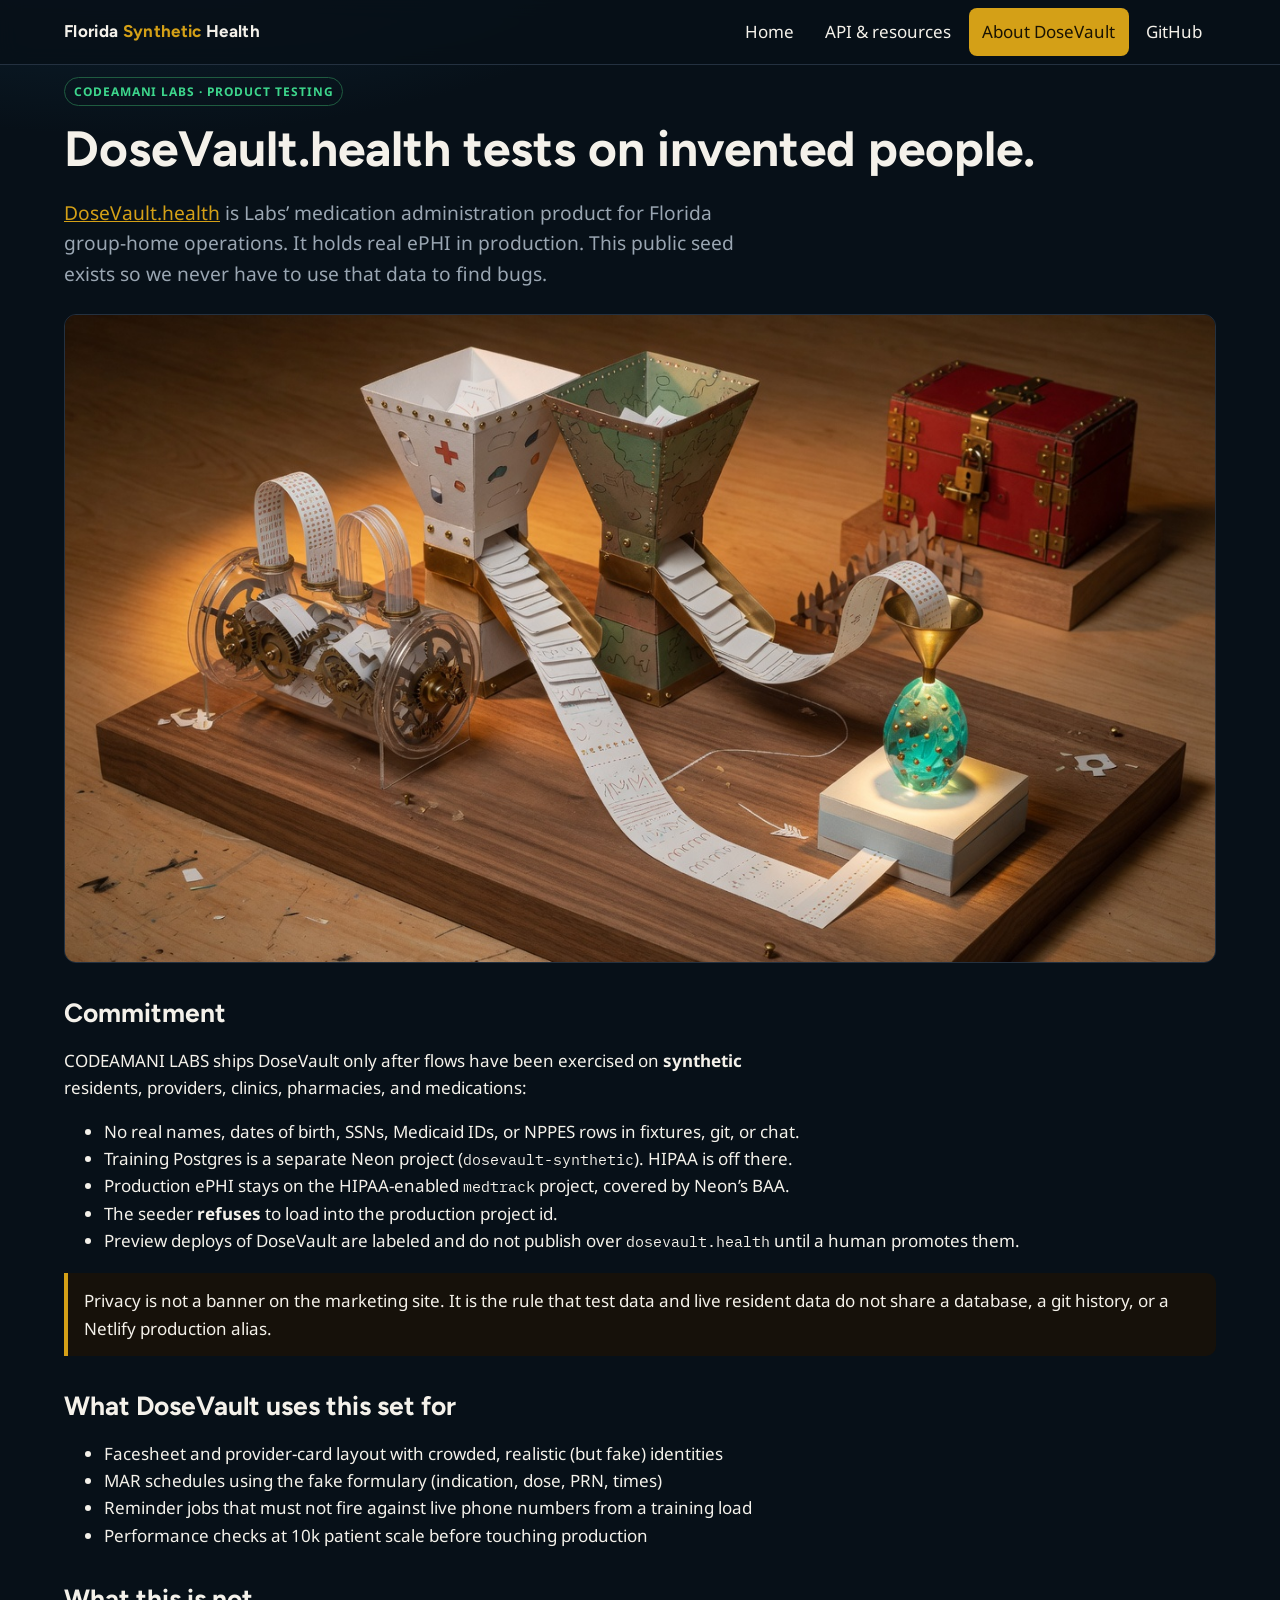
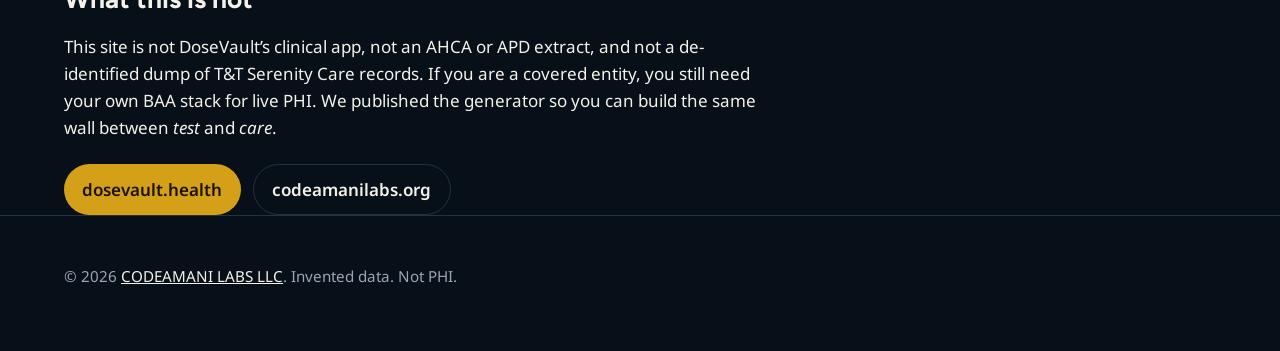
==== site/about/index.html @ e7e85817 "feat: public landing, API docs, and DoseVault privacy about GitHub Pages site with Home, API resourc" ====
<!DOCTYPE html>
<html lang="en">
<head>
  <meta charset="utf-8">
  <meta name="viewport" content="width=device-width, initial-scale=1">
  <title>About DoseVault.health — Florida Synthetic Health</title>
  <meta name="description" content="How DoseVault.health uses Florida synthetic seed data to test products without exposing real resident information.">
  <link rel="canonical" href="https://codeamani-labs.github.io/florida-synthetic-health/about/">
  <link rel="preconnect" href="https://fonts.googleapis.com">
  <link rel="preconnect" href="https://fonts.gstatic.com" crossorigin>
  <link href="https://fonts.googleapis.com/css2?family=Figtree:wght@500;600;700&family=IBM+Plex+Mono:wght@400;500&family=Noto+Sans:wght@400;500;700&display=swap" rel="stylesheet">
  <link rel="stylesheet" href="../assets/styles.css">
</head>
<body>
  <a class="skip" href="#main">Skip to content</a>
  <header class="site">
    <div class="wrap nav">
      <a class="brand" href="../">Florida <span>Synthetic</span> Health</a>
      <nav aria-label="Primary">
        <ul class="nav-links">
          <li><a href="../">Home</a></li>
          <li><a href="../api/">API &amp; resources</a></li>
          <li><a href="./" aria-current="page">About DoseVault</a></li>
          <li><a href="https://github.com/codeAmani-Labs/florida-synthetic-health">GitHub</a></li>
        </ul>
      </nav>
    </div>
  </header>
  <main id="main" class="wrap prose">
    <p class="badge">CODEAMANI LABS · product testing</p>
    <h1>DoseVault.health tests on invented people.</h1>
    <p class="lede"><a href="https://dosevault.health">DoseVault.health</a> is Labs’ medication administration product for Florida group-home operations. It holds real ePHI in production. This public seed exists so we never have to use that data to find bugs.</p>
    <figure class="hero-art" style="margin:1.5rem 0">
      <img src="../assets/pipeline.jpg" width="1200" height="675" alt="Diagrammatic pipeline: generators feed an isolated training database, not the production vault">
    </figure>

    <h2>Commitment</h2>
    <p>CODEAMANI LABS ships DoseVault only after flows have been exercised on <strong>synthetic</strong> residents, providers, clinics, pharmacies, and medications:</p>
    <ul>
      <li>No real names, dates of birth, SSNs, Medicaid IDs, or NPPES rows in fixtures, git, or chat.</li>
      <li>Training Postgres is a separate Neon project (<code>dosevault-synthetic</code>). HIPAA is off there.</li>
      <li>Production ePHI stays on the HIPAA-enabled <code>medtrack</code> project, covered by Neon’s BAA.</li>
      <li>The seeder <strong>refuses</strong> to load into the production project id.</li>
      <li>Preview deploys of DoseVault are labeled and do not publish over <code>dosevault.health</code> until a human promotes them.</li>
    </ul>
    <div class="callout">
      Privacy is not a banner on the marketing site. It is the rule that test data and live resident data do not share a database, a git history, or a Netlify production alias.
    </div>

    <h2>What DoseVault uses this set for</h2>
    <ul>
      <li>Facesheet and provider-card layout with crowded, realistic (but fake) identities</li>
      <li>MAR schedules using the fake formulary (indication, dose, PRN, times)</li>
      <li>Reminder jobs that must not fire against live phone numbers from a training load</li>
      <li>Performance checks at 10k patient scale before touching production</li>
    </ul>

    <h2>What this is not</h2>
    <p>This site is not DoseVault’s clinical app, not an AHCA or APD extract, and not a de-identified dump of T&amp;T Serenity Care records. If you are a covered entity, you still need your own BAA stack for live PHI. We published the generator so you can build the same wall between <em>test</em> and <em>care</em>.</p>

    <div class="actions">
      <a class="btn btn-primary" href="https://dosevault.health">dosevault.health</a>
      <a class="btn btn-ghost" href="https://codeamanilabs.org">codeamanilabs.org</a>
    </div>
  </main>
  <footer class="site">
    <div class="wrap">
      <p>© 2026 <a href="https://codeamanilabs.org">CODEAMANI LABS LLC</a>. Invented data. Not PHI.</p>
    </div>
  </footer>
</body>
</html>
---- site/assets/styles.css ----
:root {
  --color-primary: #0f172a;
  --color-on-primary: #ffffff;
  --color-secondary: #1e293b;
  --color-accent: #d4a017;
  --color-accent-ink: #1a1303;
  --color-background: #071018;
  --color-foreground: #f4f1ea;
  --color-muted: #9aa6b2;
  --color-card: #0e1a24;
  --color-border: #243140;
  --color-ok: #3dd68c;
  --color-warn: #e7b549;
  --font-head: "Figtree", system-ui, sans-serif;
  --font-body: "Noto Sans", system-ui, sans-serif;
  --font-mono: "IBM Plex Mono", ui-monospace, monospace;
  --space: 1rem;
  --max: 72rem;
  --radius: 12px;
}

*, *::before, *::after { box-sizing: border-box; }
html { scroll-behavior: smooth; }
@media (prefers-reduced-motion: reduce) {
  html { scroll-behavior: auto; }
  * { animation: none !important; transition: none !important; }
}
body {
  margin: 0;
  font-family: var(--font-body);
  font-size: 1.0625rem;
  line-height: 1.6;
  color: var(--color-foreground);
  background: radial-gradient(1200px 600px at 10% -10%, #123044 0%, transparent 55%),
              var(--color-background);
  min-height: 100vh;
}
img { max-width: 100%; height: auto; display: block; }
a { color: var(--color-accent); }
a:focus-visible, button:focus-visible {
  outline: 3px solid var(--color-accent);
  outline-offset: 3px;
}
.skip {
  position: absolute; left: -999px; top: 0;
  background: var(--color-accent); color: var(--color-accent-ink);
  padding: 0.75rem 1rem; z-index: 100;
}
.skip:focus { left: 0.5rem; top: 0.5rem; }
.wrap { width: min(100% - 2rem, var(--max)); margin-inline: auto; }
header.site {
  border-bottom: 1px solid var(--color-border);
  background: rgba(7, 16, 24, 0.9);
  backdrop-filter: blur(10px);
  position: sticky; top: 0; z-index: 20;
}
.nav {
  display: flex; align-items: center; justify-content: space-between;
  gap: 1rem; min-height: 4rem;
}
.brand {
  color: var(--color-foreground); text-decoration: none; font-family: var(--font-head);
  font-weight: 700; letter-spacing: 0.02em;
}
.brand span { color: var(--color-accent); }
.nav-links { display: flex; gap: 0.25rem; flex-wrap: wrap; list-style: none; margin: 0; padding: 0; }
.nav-links a {
  color: var(--color-foreground); text-decoration: none;
  padding: 0.65rem 0.85rem; min-height: 44px; display: inline-flex; align-items: center;
  border-radius: 8px;
}
.nav-links a:hover { background: var(--color-secondary); }
.nav-links a[aria-current="page"] {
  color: var(--color-accent-ink); background: var(--color-accent);
}
.btn {
  display: inline-flex; align-items: center; justify-content: center;
  min-height: 44px; padding: 0.7rem 1.15rem; border-radius: 999px;
  font-weight: 600; text-decoration: none; cursor: pointer; border: 0;
  transition: background 180ms ease, color 180ms ease;
}
.btn-primary { background: var(--color-accent); color: var(--color-accent-ink); }
.btn-primary:hover { filter: brightness(1.08); }
.btn-ghost {
  background: transparent; color: var(--color-foreground);
  border: 1px solid var(--color-border);
}
.btn-ghost:hover { border-color: var(--color-accent); }
.hero { padding: 3.5rem 0 2.5rem; display: grid; gap: 2rem; }
@media (min-width: 900px) {
  .hero { grid-template-columns: 1.15fr 0.85fr; align-items: center; }
}
h1, h2, h3 { font-family: var(--font-head); line-height: 1.2; margin: 0 0 0.6rem; }
h1 { font-size: clamp(2rem, 4vw, 3.1rem); }
h2 { font-size: 1.65rem; margin-top: 2.2rem; }
.lede { font-size: 1.2rem; color: var(--color-muted); max-width: 40rem; }
.badge {
  display: inline-block; font-size: 0.75rem; letter-spacing: 0.08em; text-transform: uppercase;
  font-weight: 700; color: var(--color-ok); border: 1px solid #1f5c40;
  padding: 0.25rem 0.55rem; border-radius: 999px; margin-bottom: 0.8rem;
}
.hero-art {
  border-radius: var(--radius); border: 1px solid var(--color-border); overflow: hidden;
}
.actions { display: flex; flex-wrap: wrap; gap: 0.75rem; margin-top: 1.4rem; }
.metrics {
  display: grid; grid-template-columns: repeat(auto-fit, minmax(9rem, 1fr));
  gap: 0.75rem; margin: 1.5rem 0 0;
}
.metric {
  background: var(--color-card); border: 1px solid var(--color-border);
  border-radius: var(--radius); padding: 1rem;
}
.metric b { display: block; font-size: 1.45rem; font-family: var(--font-head); }
.metric span { color: var(--color-muted); font-size: 0.9rem; }
.grid-2 { display: grid; gap: 1.25rem; }
@media (min-width: 800px) { .grid-2 { grid-template-columns: 1fr 1fr; } }
.card {
  background: var(--color-card); border: 1px solid var(--color-border);
  border-radius: var(--radius); padding: 1.25rem 1.35rem;
}
.card h3 { font-size: 1.15rem; }
section { padding: 0.5rem 0 2.5rem; }
footer.site {
  border-top: 1px solid var(--color-border); padding: 2rem 0 3rem;
  color: var(--color-muted); font-size: 0.95rem;
}
footer.site a { color: var(--color-foreground); }
pre, code { font-family: var(--font-mono); font-size: 0.9em; }
pre {
  background: #050b10; border: 1px solid var(--color-border);
  border-radius: 10px; padding: 1rem; overflow: auto;
}
table { width: 100%; border-collapse: collapse; font-size: 0.95rem; }
th, td { text-align: left; padding: 0.55rem 0.4rem; border-bottom: 1px solid var(--color-border); vertical-align: top; }
th { color: var(--color-muted); font-weight: 600; }
.callout {
  border-left: 4px solid var(--color-accent); padding: 0.9rem 1rem;
  background: #16110a; border-radius: 0 10px 10px 0; margin: 1.2rem 0;
}
.prose p { max-width: 44rem; }
.toc a { display: inline-block; margin-right: 0.8rem; margin-bottom: 0.4rem; }
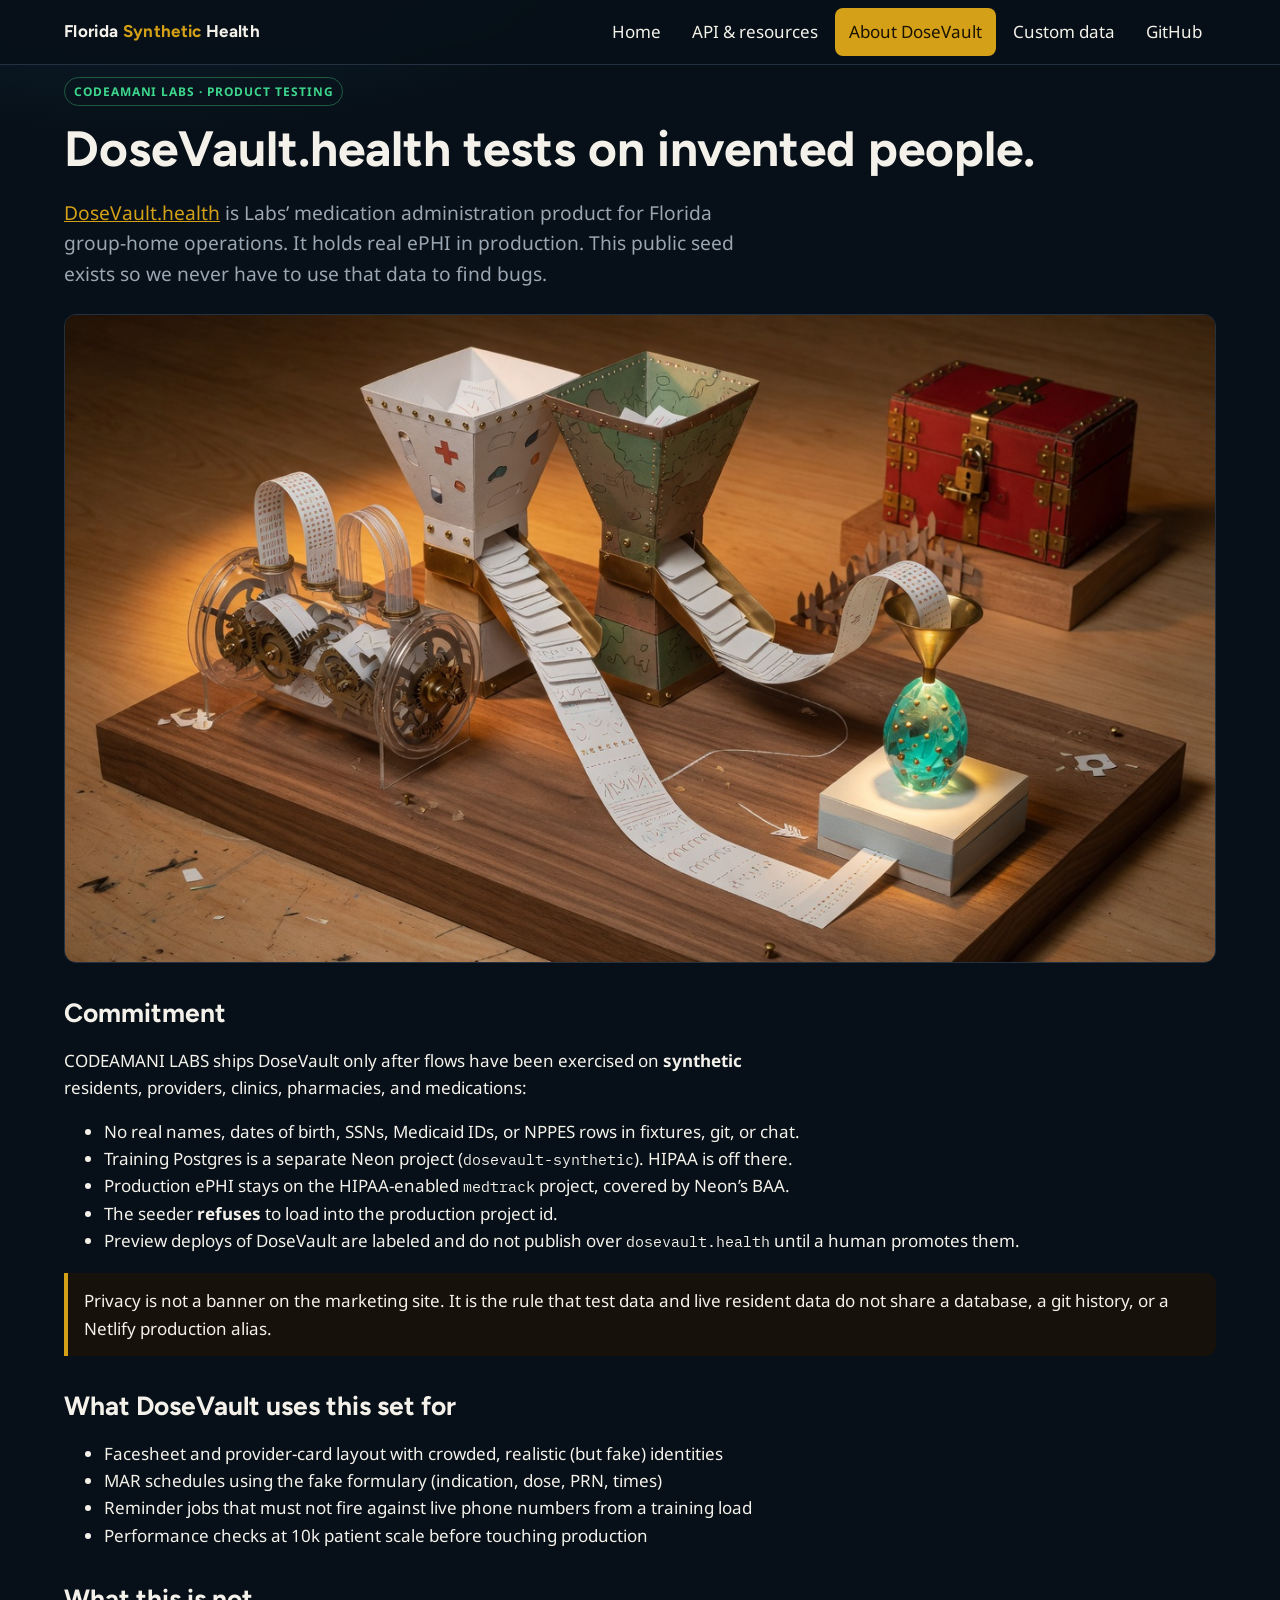
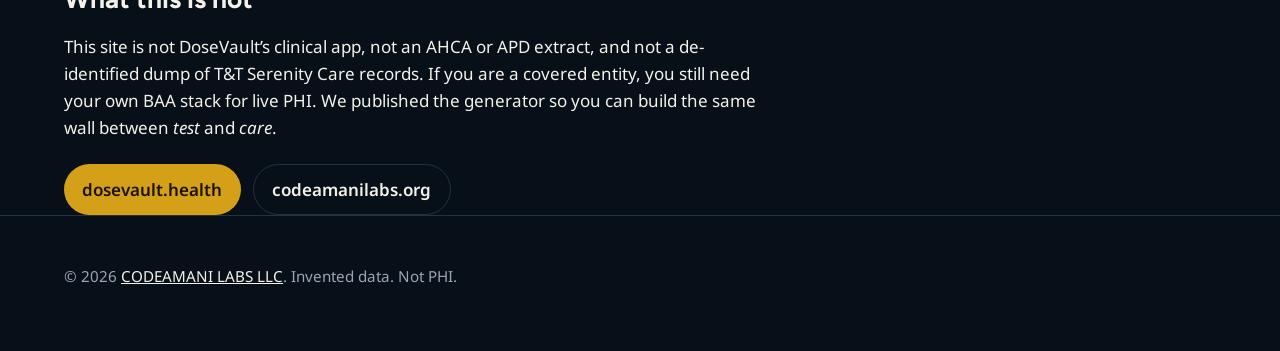
==== commit 87718c42: "feat: custom-dataset contact form and testdata host Public form posts to /api/contact (Resend) for h" ====
--- a/site/about/index.html
+++ b/site/about/index.html
@@ -21,6 +21,7 @@
           <li><a href="../">Home</a></li>
           <li><a href="../api/">API &amp; resources</a></li>
           <li><a href="./" aria-current="page">About DoseVault</a></li>
+          <li><a href="../contact/">Custom data</a></li>
           <li><a href="https://github.com/codeAmani-Labs/florida-synthetic-health">GitHub</a></li>
         </ul>
       </nav>
